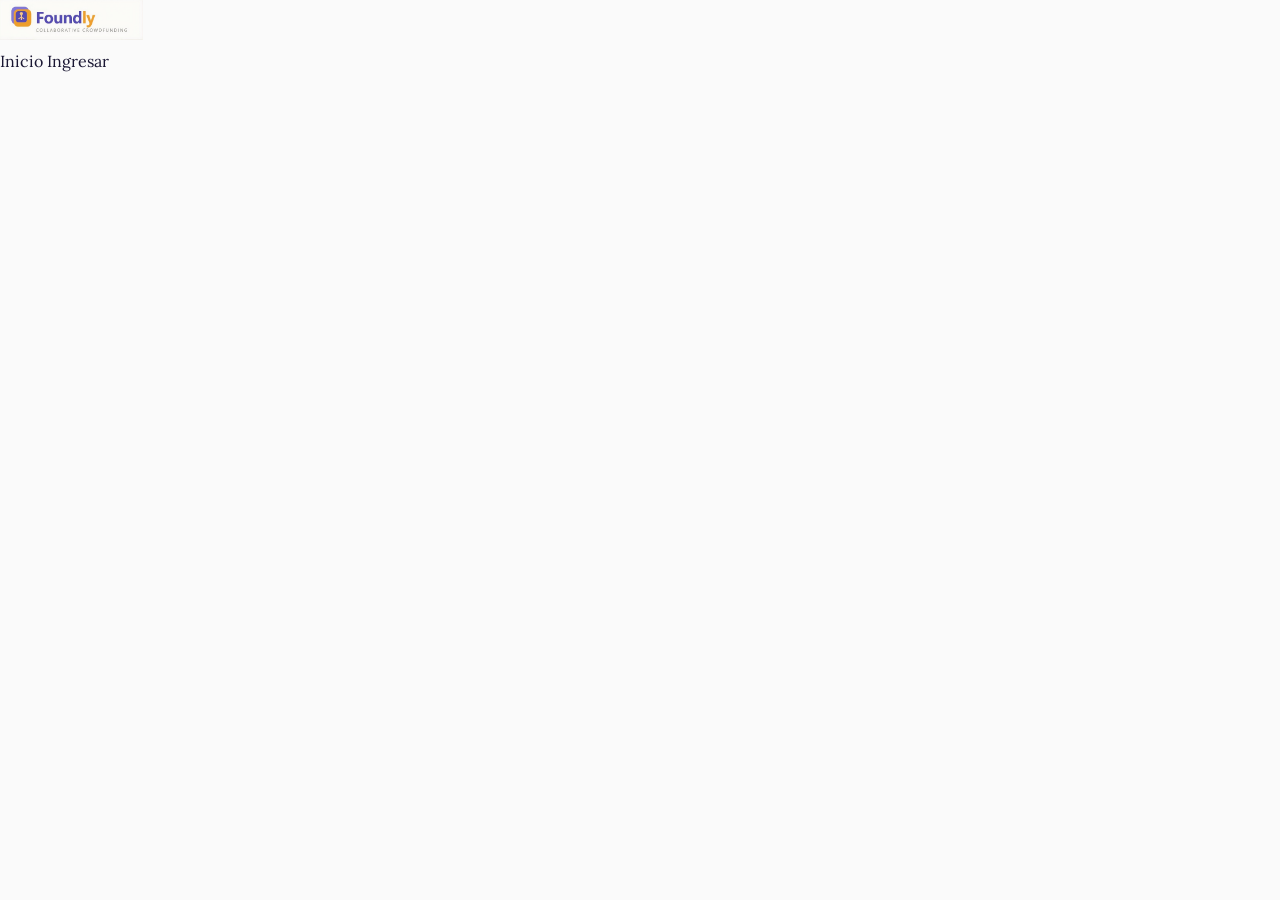
==== pages/collaborator.html @ 3f88eb1a "feat: add topbar structure to collaborator.html" ====
<!DOCTYPE html>
<html lang="es">
<head>
<meta charset="utf-8"/>
<meta name="viewport" content="width=device-width,initial-scale=1"/>
<title>Foundly — Colaborador</title>
<link rel="preconnect" href="https://fonts.googleapis.com">
<link href="https://fonts.googleapis.com/css2?family=Playfair+Display:ital,wght@0,400;0,700;1,400&family=Lora:wght@400;500;600;700&display=swap" rel="stylesheet">
<!-- Estilos externos -->
<link rel="stylesheet" href="css/collaborator.css">
</head>
<body>

<!-- ===== TOPBAR ===== -->
<div class="topbar">
  <div class="bar">
    <a href="../index.html">
      <img src="../assets/images/logo/Logo.jpeg" alt="Foundly" style="height:40px;">
    </a>
    <div class="top-actions">
      <a class="btn-outline-sm" href="../index.html">Inicio</a>
      <a class="btn-outline-sm" href="">Ingresar</a>
    </div>
  </div>
</div>
---- pages/css/collaborator.css ----
:root {
  --brand:      #5147B7;
  --brand-600:  #3D3489;
  --accent:     #EE9D32;
  --accent-600: #d4871a;
  --success:    #8176DC;
  --bg:         #FAFAFA;
  --surface:    #FFFFFF;
  --text:       #1A1733;
  --muted:      #91908C;
  --border:     rgba(81,71,183,0.10);
  --ring:       rgba(81,71,183,0.35);
  --shadow:     0 8px 30px rgba(81,71,183,0.10);
  --font-head:  'Playfair Display', Georgia, serif;
  --font-body:  'Lora', Georgia, serif;
}

*, *::before, *::after { box-sizing: border-box; margin: 0; padding: 0; }

body {
  font-family: var(--font-body);
  background: var(--bg);
  color: var(--text);
  line-height: 1.7;
}


h1, h2, h3 { font-family: var(--font-head); }


a { text-decoration: none; color: inherit; }


.container { max-width: 1200px; margin: 0 auto; padding: 0 24px; }
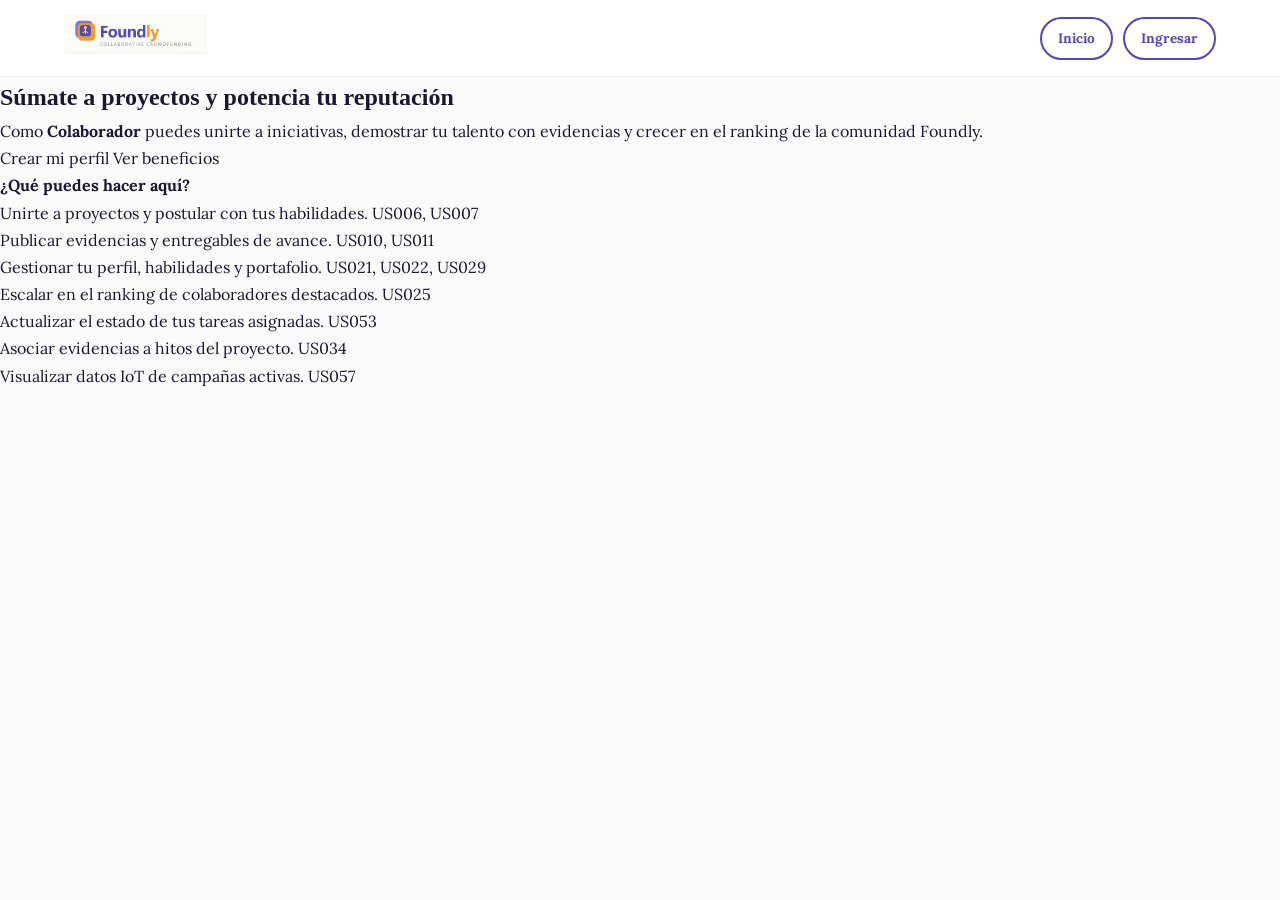
==== commit a1e2d0a9: "feat: add hero section with project collaboration details in collaborator.html" ====
--- a/pages/collaborator.html
+++ b/pages/collaborator.html
@@ -11,6 +11,7 @@
 </head>
 <body>
 
+    
 <!-- ===== TOPBAR ===== -->
 <div class="topbar">
   <div class="bar">
@@ -22,4 +23,59 @@
       <a class="btn-outline-sm" href="">Ingresar</a>
     </div>
   </div>
-</div>+</div>
+
+
+<!-- ===== HERO ===== -->
+<section class="hero">
+  <div class="wrap">
+    <div>
+      <h1>Súmate a proyectos y potencia tu reputación</h1>
+      <p>Como <strong>Colaborador</strong> puedes unirte a iniciativas, demostrar tu talento con evidencias y crecer en el ranking de la comunidad Foundly.</p>
+      <div class="hero-cta">
+        <a class="btn btn-primary" href="">Crear mi perfil</a>
+        <a class="btn btn-brand" href="#beneficios">Ver beneficios</a>
+      </div>
+    </div>
+    <div class="hero-card">
+      <b>¿Qué puedes hacer aquí?</b>
+      <div class="hero-list">
+        <div class="hero-bullet">
+          <span class="dot"></span>
+          Unirte a proyectos y postular con tus habilidades.
+          <span class="us-tag">US006, US007</span>
+        </div>
+        <div class="hero-bullet">
+          <span class="dot"></span>
+          Publicar evidencias y entregables de avance.
+          <span class="us-tag">US010, US011</span>
+        </div>
+        <div class="hero-bullet">
+          <span class="dot"></span>
+          Gestionar tu perfil, habilidades y portafolio.
+          <span class="us-tag">US021, US022, US029</span>
+        </div>
+        <div class="hero-bullet">
+          <span class="dot"></span>
+          Escalar en el ranking de colaboradores destacados.
+          <span class="us-tag">US025</span>
+        </div>
+        <div class="hero-bullet">
+          <span class="dot"></span>
+          Actualizar el estado de tus tareas asignadas.
+          <span class="us-tag">US053</span>
+        </div>
+        <div class="hero-bullet">
+          <span class="dot"></span>
+          Asociar evidencias a hitos del proyecto.
+          <span class="us-tag">US034</span>
+        </div>
+        <div class="hero-bullet">
+          <span class="dot"></span>
+          Visualizar datos IoT de campañas activas.
+          <span class="us-tag">US057</span>
+        </div>
+      </div>
+    </div>
+  </div>
+</section>
--- a/pages/css/collaborator.css
+++ b/pages/css/collaborator.css
@@ -31,4 +31,42 @@
 a { text-decoration: none; color: inherit; }
 
 
-.container { max-width: 1200px; margin: 0 auto; padding: 0 24px; }+.container { max-width: 1200px; margin: 0 auto; padding: 0 24px; }
+
+
+/* ===== TOPBAR ===== */
+.topbar {
+  background: var(--surface);
+  border-bottom: 1px solid var(--border);
+  position: sticky;
+  top: 0;
+  z-index: 20;
+}
+
+
+.topbar .bar {
+  display: flex;
+  align-items: center;
+  gap: 12px;
+  padding: 14px 24px;
+  max-width: 1200px;
+  margin: 0 auto;
+}
+
+.top-actions { margin-left: auto; display: flex; gap: 10px; }
+
+
+.btn-outline-sm {
+  padding: 8px 16px;
+  border-radius: 999px;
+  border: 2px solid var(--brand);
+  color: var(--brand);
+  background: transparent;
+  font-family: var(--font-body);
+  font-weight: 700;
+  font-size: 0.85rem;
+  transition: all 0.2s;
+}
+
+
+.btn-outline-sm:hover { background: var(--brand); color: #fff; }
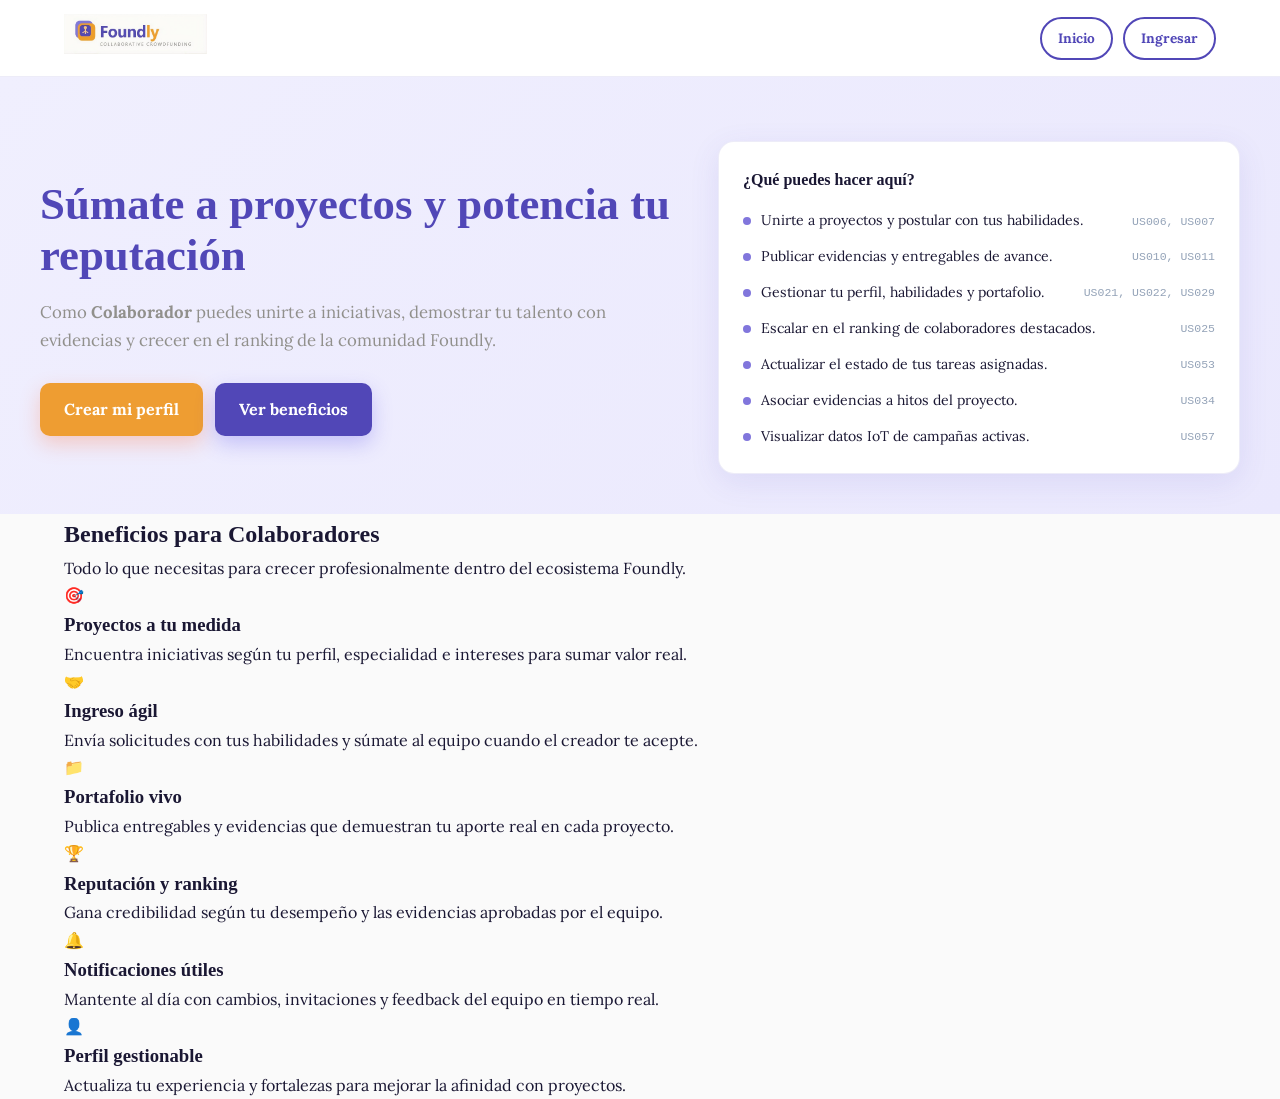
==== commit 927cc2c6: "feat: add benefits section with detailed collaborator advantages in collaborator.html" ====
--- a/pages/collaborator.html
+++ b/pages/collaborator.html
@@ -11,7 +11,7 @@
 </head>
 <body>
 
-    
+
 <!-- ===== TOPBAR ===== -->
 <div class="topbar">
   <div class="bar">
@@ -78,4 +78,45 @@
       </div>
     </div>
   </div>
+</section>
+
+
+<!-- ===== BENEFICIOS ===== -->
+<section id="beneficios" class="section">
+  <div class="container">
+    <h2>Beneficios para Colaboradores</h2>
+    <p class="section-sub">Todo lo que necesitas para crecer profesionalmente dentro del ecosistema Foundly.</p>
+    <div class="grid-3">
+      <div class="card">
+        <div class="icon">🎯</div>
+        <h3>Proyectos a tu medida</h3>
+        <p>Encuentra iniciativas según tu perfil, especialidad e intereses para sumar valor real.</p>
+      </div>
+      <div class="card">
+        <div class="icon">🤝</div>
+        <h3>Ingreso ágil</h3>
+        <p>Envía solicitudes con tus habilidades y súmate al equipo cuando el creador te acepte.</p>
+      </div>
+      <div class="card">
+        <div class="icon">📁</div>
+        <h3>Portafolio vivo</h3>
+        <p>Publica entregables y evidencias que demuestran tu aporte real en cada proyecto.</p>
+      </div>
+      <div class="card">
+        <div class="icon">🏆</div>
+        <h3>Reputación y ranking</h3>
+        <p>Gana credibilidad según tu desempeño y las evidencias aprobadas por el equipo.</p>
+      </div>
+      <div class="card">
+        <div class="icon">🔔</div>
+        <h3>Notificaciones útiles</h3>
+        <p>Mantente al día con cambios, invitaciones y feedback del equipo en tiempo real.</p>
+      </div>
+      <div class="card">
+        <div class="icon">👤</div>
+        <h3>Perfil gestionable</h3>
+        <p>Actualiza tu experiencia y fortalezas para mejorar la afinidad con proyectos.</p>
+      </div>
+    </div>
+  </div>
 </section>
--- a/pages/css/collaborator.css
+++ b/pages/css/collaborator.css
@@ -69,4 +69,111 @@
 }
 
 
-.btn-outline-sm:hover { background: var(--brand); color: #fff; }+.btn-outline-sm:hover { background: var(--brand); color: #fff; }
+
+
+/* ===== HERO ===== */
+.hero {
+  padding: 64px 24px 40px;
+  background: linear-gradient(135deg, #f0effe, #eae8fd);
+}
+
+
+.hero .wrap {
+  max-width: 1200px;
+  margin: 0 auto;
+  display: grid;
+  grid-template-columns: 1.1fr 0.9fr;
+  gap: 40px;
+  align-items: center;
+}
+
+
+.hero h1 {
+  font-size: clamp(2rem, 4vw, 2.8rem);
+  margin-bottom: 16px;
+  color: var(--brand);
+  line-height: 1.15;
+}
+
+
+.hero p {
+  color: var(--muted);
+  margin-bottom: 28px;
+  font-size: 1.05rem;
+}
+
+
+.hero-cta { display: flex; gap: 12px; flex-wrap: wrap; }
+
+
+.btn {
+  display: inline-flex;
+  align-items: center;
+  justify-content: center;
+  font-family: var(--font-body);
+  font-weight: 700;
+  border-radius: 10px;
+  cursor: pointer;
+  border: none;
+  transition: all 0.2s;
+}
+
+
+.btn-primary {
+  padding: 13px 24px;
+  background: var(--accent);
+  color: #fff;
+  box-shadow: 0 8px 20px rgba(255,107,53,0.28);
+}
+
+
+.btn-primary:hover { background: var(--accent-600); transform: translateY(-1px); }
+
+
+.btn-brand {
+  padding: 13px 24px;
+  background: var(--brand);
+  color: #fff;
+  box-shadow: 0 8px 20px rgba(91,79,232,0.28);
+}
+
+
+.btn-brand:hover { background: var(--brand-600); transform: translateY(-1px); }
+
+
+.hero-card {
+  background: var(--surface);
+  border: 1px solid var(--border);
+  border-radius: 16px;
+  box-shadow: var(--shadow);
+  padding: 24px;
+}
+
+
+.hero-card b { font-family: var(--font-head); font-size: 1rem; color: var(--text); }
+
+.hero-list { display: grid; gap: 12px; margin-top: 16px; }
+
+.hero-bullet {
+  display: flex;
+  align-items: center;
+  gap: 10px;
+  font-size: 0.88rem;
+  color: var(--text);
+}
+
+.hero-bullet .dot {
+  width: 8px; height: 8px;
+  border-radius: 50%;
+  background: var(--success);
+  flex-shrink: 0;
+}
+
+.hero-bullet .us-tag {
+  margin-left: auto;
+  font-size: 0.72rem;
+  color: #94a3b8;
+  white-space: nowrap;
+  font-family: monospace;
+}
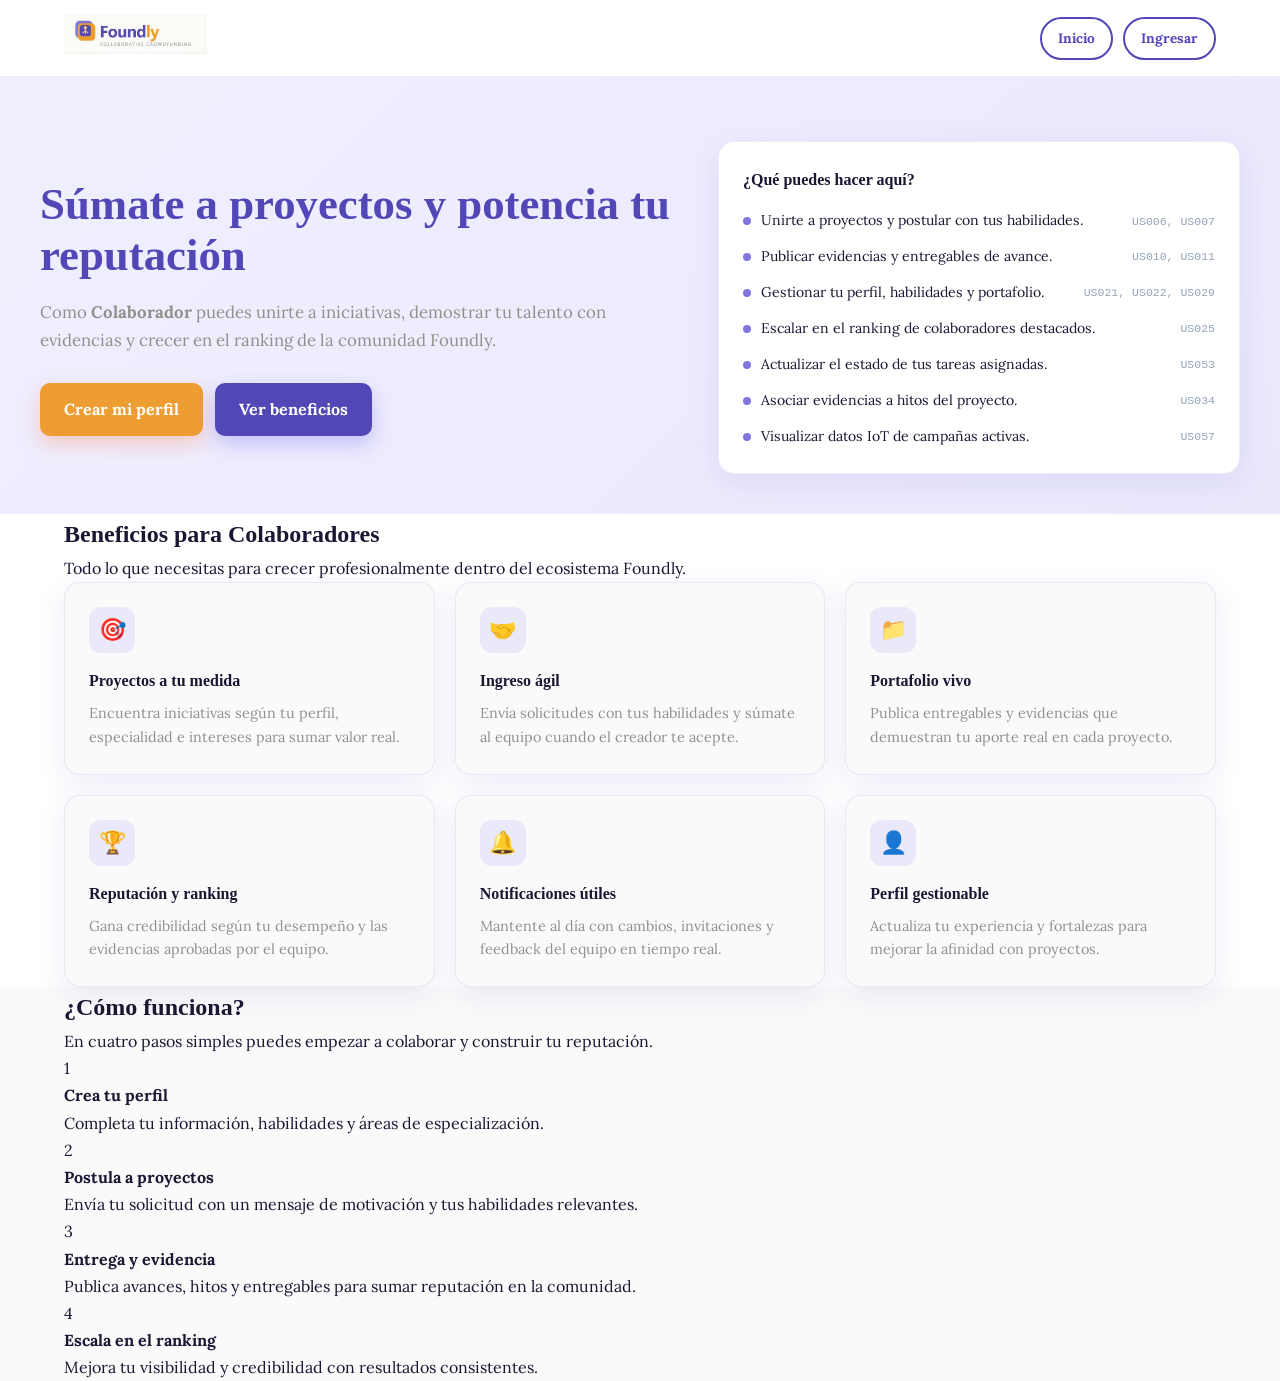
==== commit c565110e: "feat: add steps section detailing collaboration process in collaborator.html" ====
--- a/pages/collaborator.html
+++ b/pages/collaborator.html
@@ -119,4 +119,35 @@
       </div>
     </div>
   </div>
+</section>
+
+
+<!-- ===== CÓMO FUNCIONA ===== -->
+<section class="section steps-section">
+  <div class="container">
+    <h2>¿Cómo funciona?</h2>
+    <p class="section-sub">En cuatro pasos simples puedes empezar a colaborar y construir tu reputación.</p>
+    <div class="steps">
+      <div class="step">
+        <div class="num">1</div>
+        <b>Crea tu perfil</b>
+        <p>Completa tu información, habilidades y áreas de especialización.</p>
+      </div>
+      <div class="step">
+        <div class="num">2</div>
+        <b>Postula a proyectos</b>
+        <p>Envía tu solicitud con un mensaje de motivación y tus habilidades relevantes.</p>
+      </div>
+      <div class="step">
+        <div class="num">3</div>
+        <b>Entrega y evidencia</b>
+        <p>Publica avances, hitos y entregables para sumar reputación en la comunidad.</p>
+      </div>
+      <div class="step">
+        <div class="num">4</div>
+        <b>Escala en el ranking</b>
+        <p>Mejora tu visibilidad y credibilidad con resultados consistentes.</p>
+      </div>
+    </div>
+  </div>
 </section>
--- a/pages/css/collaborator.css
+++ b/pages/css/collaborator.css
@@ -176,4 +176,29 @@
   color: #94a3b8;
   white-space: nowrap;
   font-family: monospace;
+}
+
+
+/* ===== BENEFICIOS ===== */
+#beneficios { background: var(--surface); }
+.grid-3 { display: grid; grid-template-columns: repeat(3, 1fr); gap: 20px; }
+.card {
+  background: var(--bg);
+  border: 1px solid var(--border);
+  border-radius: 16px;
+  box-shadow: var(--shadow);
+  padding: 24px;
+  transition: transform 0.2s, box-shadow 0.2s;
+}
+.card:hover { transform: translateY(-4px); box-shadow: 0 16px 40px rgba(13,15,26,0.12); }
+.card h3 { font-size: 1rem; margin-bottom: 8px; color: var(--text); }
+.card p { color: var(--muted); font-size: 0.9rem; line-height: 1.65; }
+.card .icon {
+  width: 46px; height: 46px;
+  border-radius: 12px;
+  display: grid;
+  place-items: center;
+  background: rgba(91,79,232,0.1);
+  font-size: 22px;
+  margin-bottom: 14px;
 }
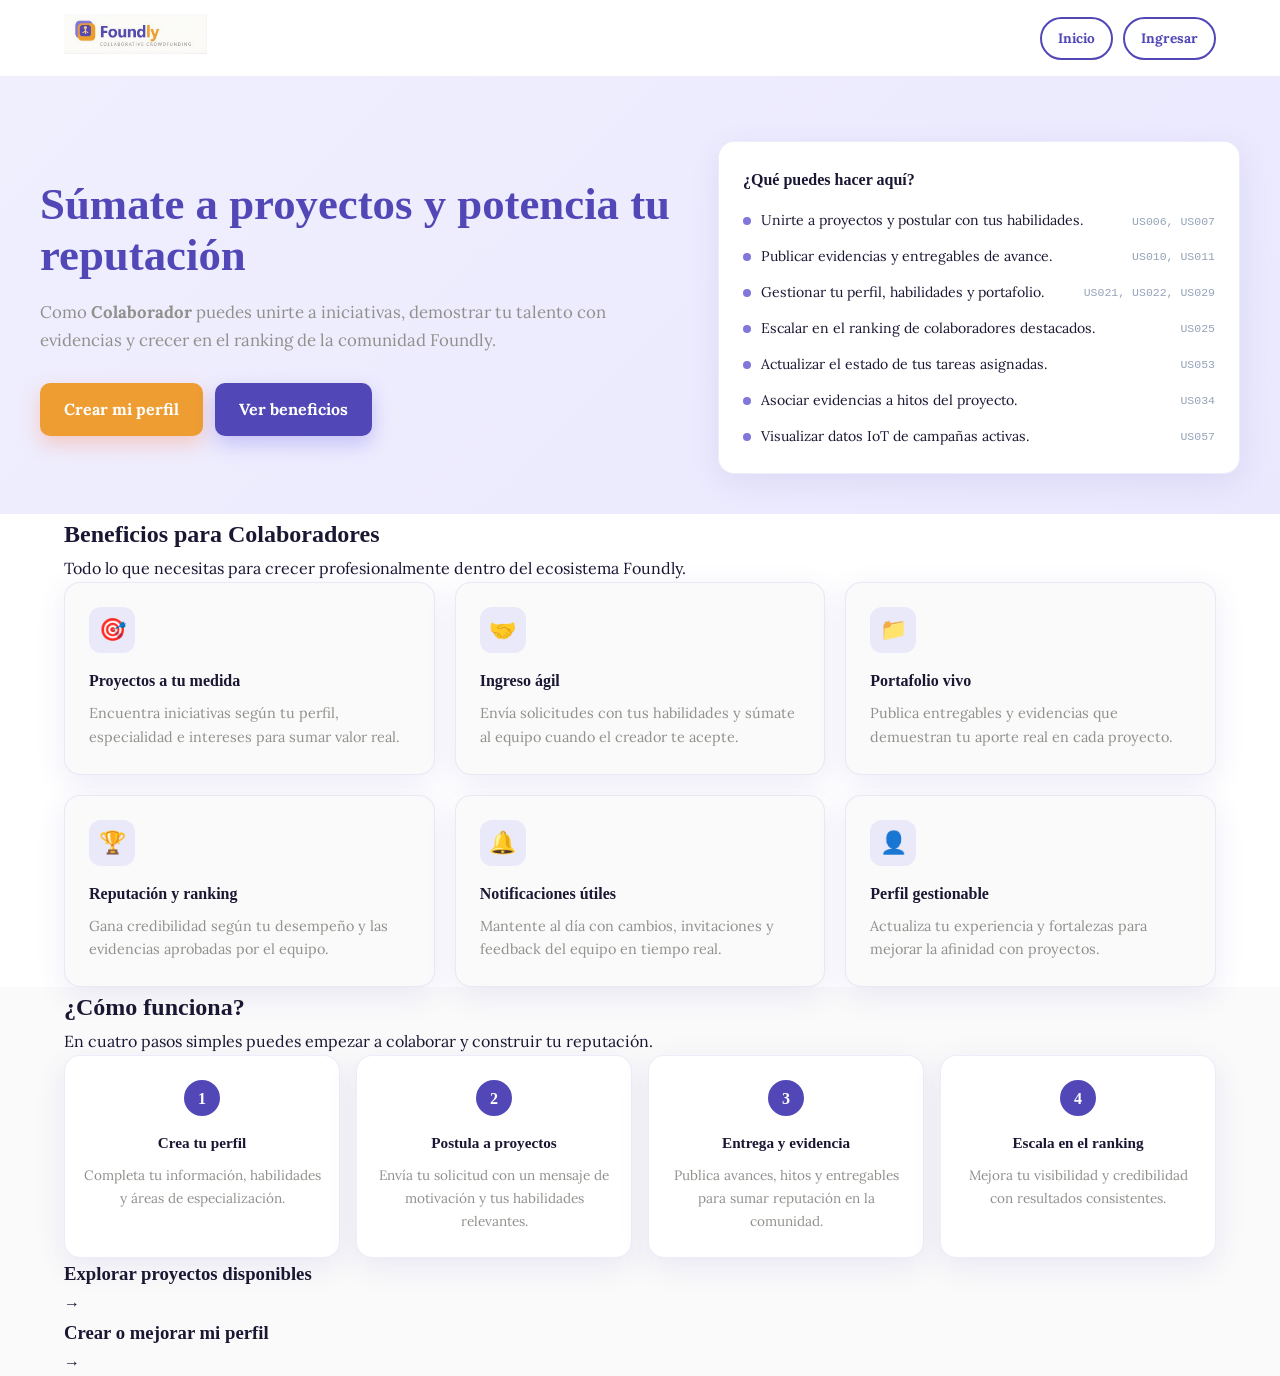
==== commit 3364b43f: "feat: add call-to-action band section with project exploration and profile creation links in collabo" ====
--- a/pages/collaborator.html
+++ b/pages/collaborator.html
@@ -150,4 +150,21 @@
       </div>
     </div>
   </div>
+</section>
+
+
+<!-- ===== CTA BAND ===== -->
+<section class="section band-section">
+  <div class="container">
+    <div class="band">
+      <a class="cta-card cta-explorar" href="">
+        <h3>Explorar proyectos disponibles</h3>
+        <span class="arrow">→</span>
+      </a>
+      <a class="cta-card cta-perfil" href="">
+        <h3>Crear o mejorar mi perfil</h3>
+        <span class="arrow">→</span>
+      </a>
+    </div>
+  </div>
 </section>
--- a/pages/css/collaborator.css
+++ b/pages/css/collaborator.css
@@ -201,4 +201,31 @@
   background: rgba(91,79,232,0.1);
   font-size: 22px;
   margin-bottom: 14px;
-}+}
+
+
+/* ===== PASOS ===== */
+.steps-section { background: var(--bg); }
+.steps { display: grid; grid-template-columns: repeat(4, 1fr); gap: 16px; }
+.step {
+  background: var(--surface);
+  border: 1px solid var(--border);
+  border-radius: 16px;
+  box-shadow: var(--shadow);
+  padding: 24px 18px;
+  text-align: center;
+}
+.step .num {
+  width: 36px; height: 36px;
+  border-radius: 999px;
+  background: var(--brand);
+  color: #fff;
+  display: grid;
+  place-items: center;
+  margin: 0 auto 14px;
+  font-weight: 700;
+  font-family: var(--font-head);
+  font-size: 1rem;
+}
+.step b { font-family: var(--font-head); font-size: 0.95rem; display: block; margin-bottom: 8px; }
+.step p { color: var(--muted); font-size: 0.85rem; margin: 0; }
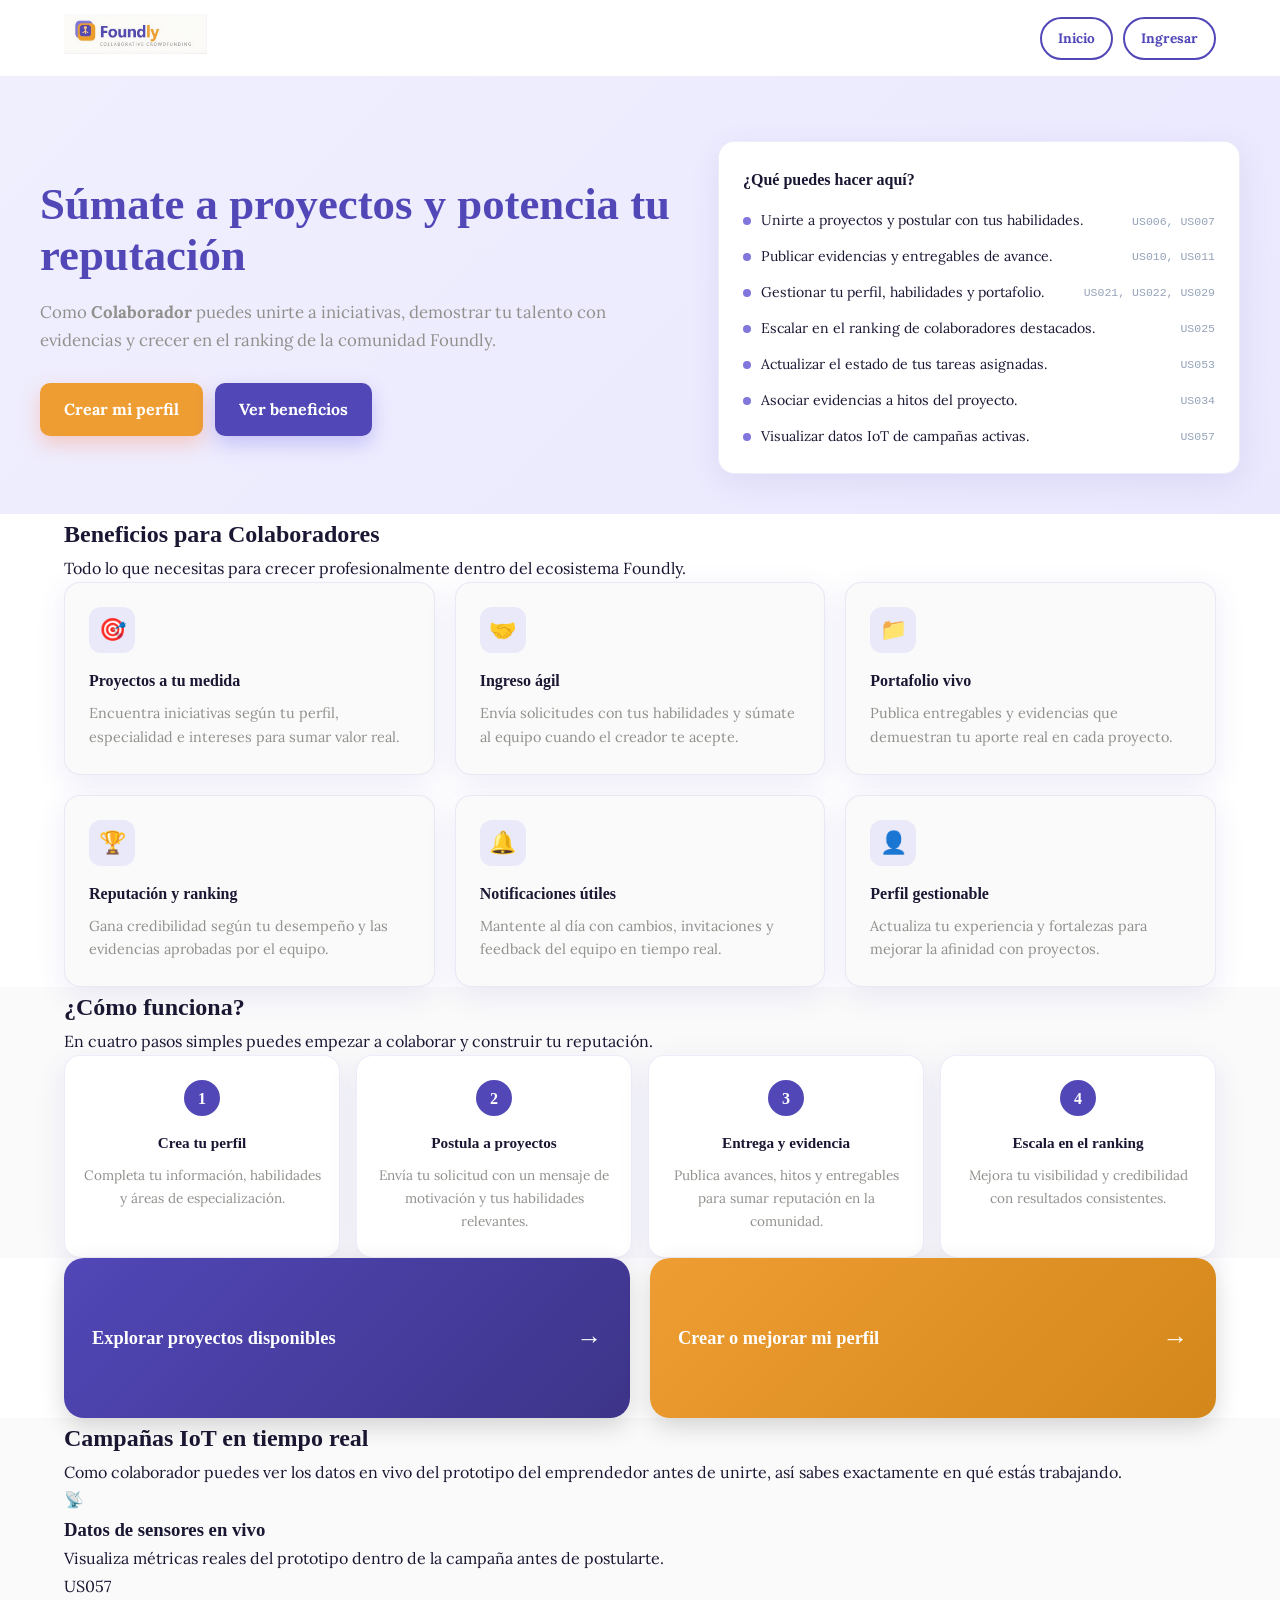
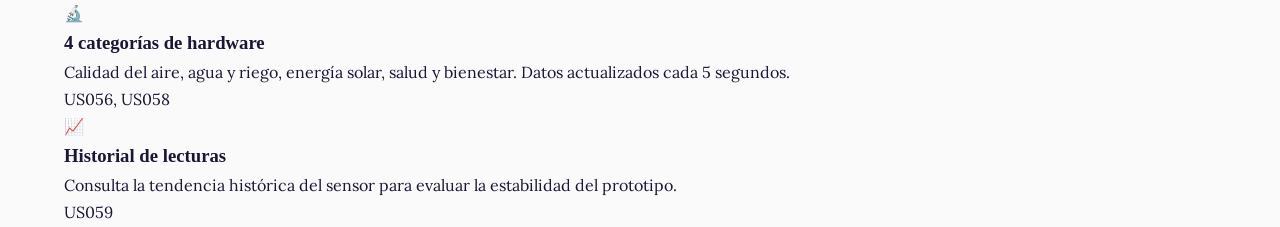
==== commit 20d6a30e: "feat: add IoT section with real-time campaign data and metrics visualization" ====
--- a/pages/collaborator.html
+++ b/pages/collaborator.html
@@ -167,4 +167,33 @@
       </a>
     </div>
   </div>
+</section>
+
+
+<!-- ===== IOT ===== -->
+<section class="section iot-section">
+  <div class="container">
+    <h2>Campañas IoT en tiempo real</h2>
+    <p class="section-sub">Como colaborador puedes ver los datos en vivo del prototipo del emprendedor antes de unirte, así sabes exactamente en qué estás trabajando.</p>
+    <div class="iot-grid">
+      <div class="iot-card">
+        <div class="iot-icon">📡</div>
+        <h3>Datos de sensores en vivo</h3>
+        <p>Visualiza métricas reales del prototipo dentro de la campaña antes de postularte.</p>
+        <span class="iot-us">US057</span>
+      </div>
+      <div class="iot-card">
+        <div class="iot-icon">🔬</div>
+        <h3>4 categorías de hardware</h3>
+        <p>Calidad del aire, agua y riego, energía solar, salud y bienestar. Datos actualizados cada 5 segundos.</p>
+        <span class="iot-us">US056, US058</span>
+      </div>
+      <div class="iot-card">
+        <div class="iot-icon">📈</div>
+        <h3>Historial de lecturas</h3>
+        <p>Consulta la tendencia histórica del sensor para evaluar la estabilidad del prototipo.</p>
+        <span class="iot-us">US059</span>
+      </div>
+    </div>
+  </div>
 </section>
--- a/pages/css/collaborator.css
+++ b/pages/css/collaborator.css
@@ -228,4 +228,28 @@
   font-size: 1rem;
 }
 .step b { font-family: var(--font-head); font-size: 0.95rem; display: block; margin-bottom: 8px; }
-.step p { color: var(--muted); font-size: 0.85rem; margin: 0; }+.step p { color: var(--muted); font-size: 0.85rem; margin: 0; }
+
+
+/* ===== BAND CTA ===== */
+.band-section { background: var(--surface); }
+.band { display: grid; grid-template-columns: 1fr 1fr; gap: 20px; }
+.cta-card {
+  position: relative;
+  height: 160px;
+  border-radius: 20px;
+  box-shadow: 0 8px 24px rgba(0,0,0,0.16);
+  overflow: hidden;
+  display: flex;
+  align-items: center;
+  justify-content: space-between;
+  padding: 24px 28px;
+  color: #fff;
+  font-family: var(--font-head);
+  transition: transform 0.2s;
+}
+.cta-card:hover { transform: translateY(-3px); }
+.cta-card h3 { margin: 0; font-size: 1.15rem; }
+.cta-card .arrow { font-size: 1.6rem; }
+.cta-explorar { background: linear-gradient(135deg, var(--brand), var(--brand-600)); }
+.cta-perfil   { background: linear-gradient(135deg, var(--accent), var(--accent-600)); }
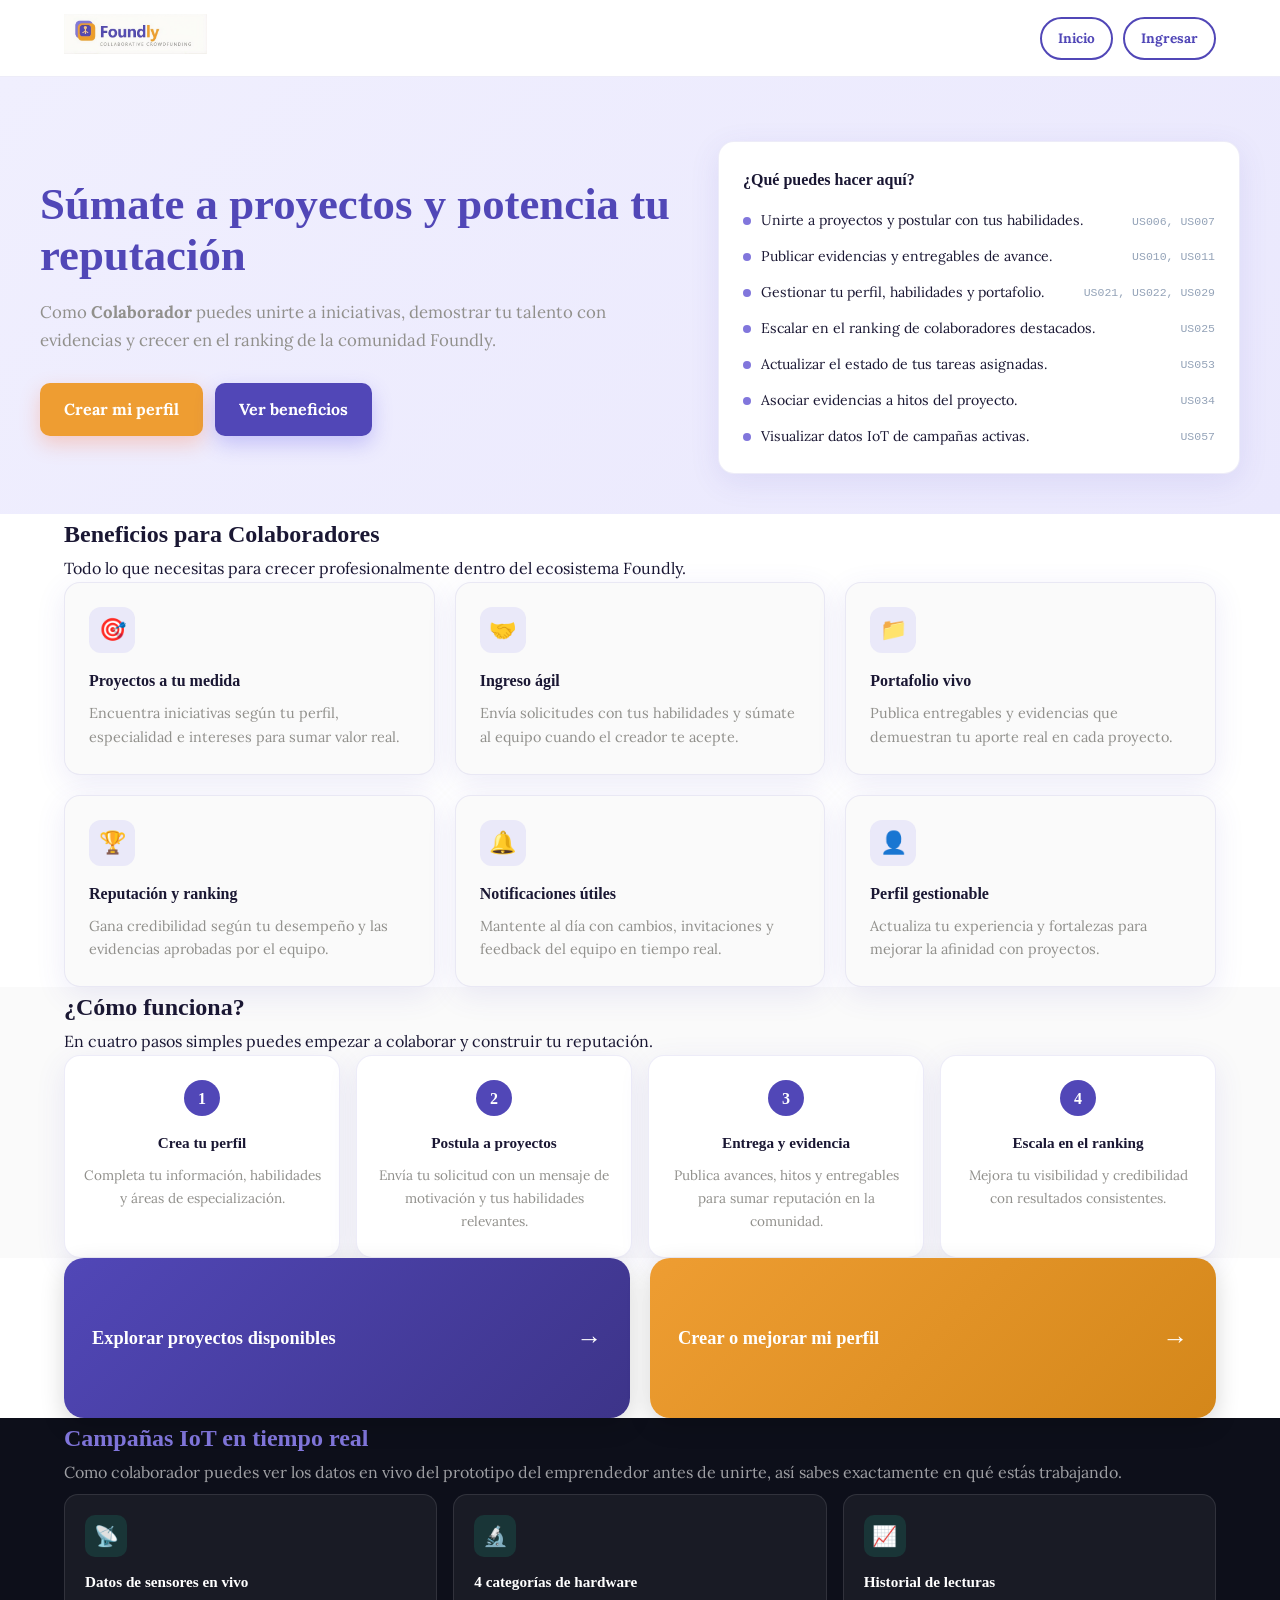
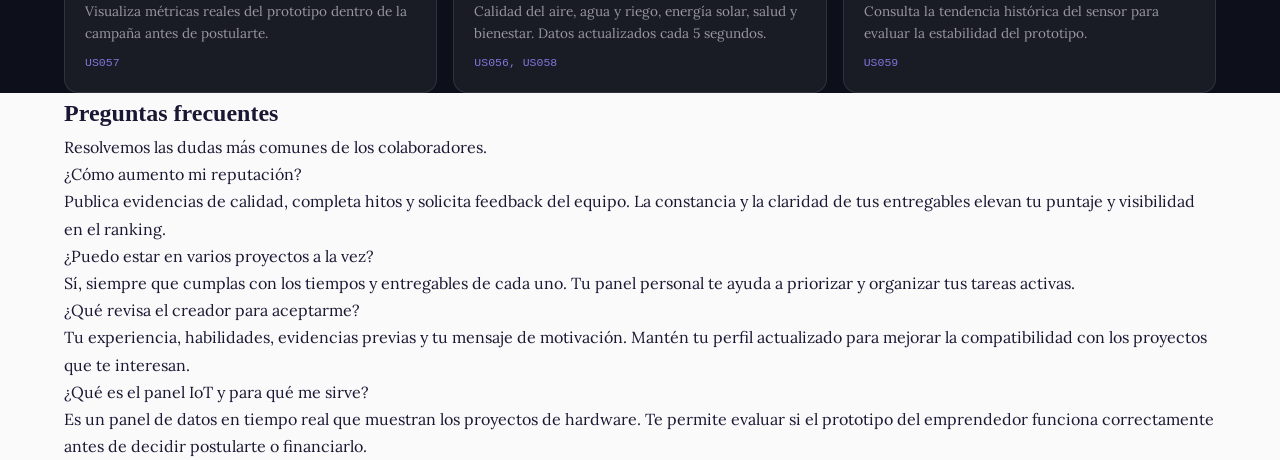
==== commit 29cd6137: "feat: add FAQ section with common questions and answers for collaborators" ====
--- a/pages/collaborator.html
+++ b/pages/collaborator.html
@@ -196,4 +196,31 @@
       </div>
     </div>
   </div>
+</section>
+
+
+<!-- ===== FAQs ===== -->
+<section class="section faq-section">
+  <div class="container">
+    <h2>Preguntas frecuentes</h2>
+    <p class="section-sub">Resolvemos las dudas más comunes de los colaboradores.</p>
+    <div class="accordion">
+      <div class="acc-item">
+        <div class="acc-head">¿Cómo aumento mi reputación?</div>
+        <div class="acc-body">Publica evidencias de calidad, completa hitos y solicita feedback del equipo. La constancia y la claridad de tus entregables elevan tu puntaje y visibilidad en el ranking.</div>
+      </div>
+      <div class="acc-item">
+        <div class="acc-head">¿Puedo estar en varios proyectos a la vez?</div>
+        <div class="acc-body">Sí, siempre que cumplas con los tiempos y entregables de cada uno. Tu panel personal te ayuda a priorizar y organizar tus tareas activas.</div>
+      </div>
+      <div class="acc-item">
+        <div class="acc-head">¿Qué revisa el creador para aceptarme?</div>
+        <div class="acc-body">Tu experiencia, habilidades, evidencias previas y tu mensaje de motivación. Mantén tu perfil actualizado para mejorar la compatibilidad con los proyectos que te interesan.</div>
+      </div>
+      <div class="acc-item">
+        <div class="acc-head">¿Qué es el panel IoT y para qué me sirve?</div>
+        <div class="acc-body">Es un panel de datos en tiempo real que muestran los proyectos de hardware. Te permite evaluar si el prototipo del emprendedor funciona correctamente antes de decidir postularte o financiarlo.</div>
+      </div>
+    </div>
+  </div>
 </section>
--- a/pages/css/collaborator.css
+++ b/pages/css/collaborator.css
@@ -252,4 +252,29 @@
 .cta-card h3 { margin: 0; font-size: 1.15rem; }
 .cta-card .arrow { font-size: 1.6rem; }
 .cta-explorar { background: linear-gradient(135deg, var(--brand), var(--brand-600)); }
-.cta-perfil   { background: linear-gradient(135deg, var(--accent), var(--accent-600)); }+.cta-perfil   { background: linear-gradient(135deg, var(--accent), var(--accent-600)); }
+
+
+/* ===== IoT INFO ===== */
+.iot-section { background: #0D0F1A; color: #fff; }
+.iot-section h2 { color: var(--success); }
+.iot-section .section-sub { color: rgba(255,255,255,0.6); }
+.iot-grid { display: grid; grid-template-columns: repeat(3, 1fr); gap: 16px; margin-top: 8px; }
+.iot-card {
+  background: rgba(255,255,255,0.05);
+  border: 1px solid rgba(255,255,255,0.1);
+  border-radius: 14px;
+  padding: 20px;
+}
+.iot-card .iot-icon {
+  width: 42px; height: 42px;
+  border-radius: 10px;
+  background: rgba(30,201,155,0.15);
+  display: grid;
+  place-items: center;
+  font-size: 20px;
+  margin-bottom: 12px;
+}
+.iot-card h3 { font-size: 0.95rem; color: #fff; margin-bottom: 6px; font-family: var(--font-head); }
+.iot-card p { font-size: 0.85rem; color: rgba(255,255,255,0.55); line-height: 1.6; }
+.iot-us { font-size: 0.72rem; font-family: monospace; color: var(--success); margin-top: 8px; display: block; }
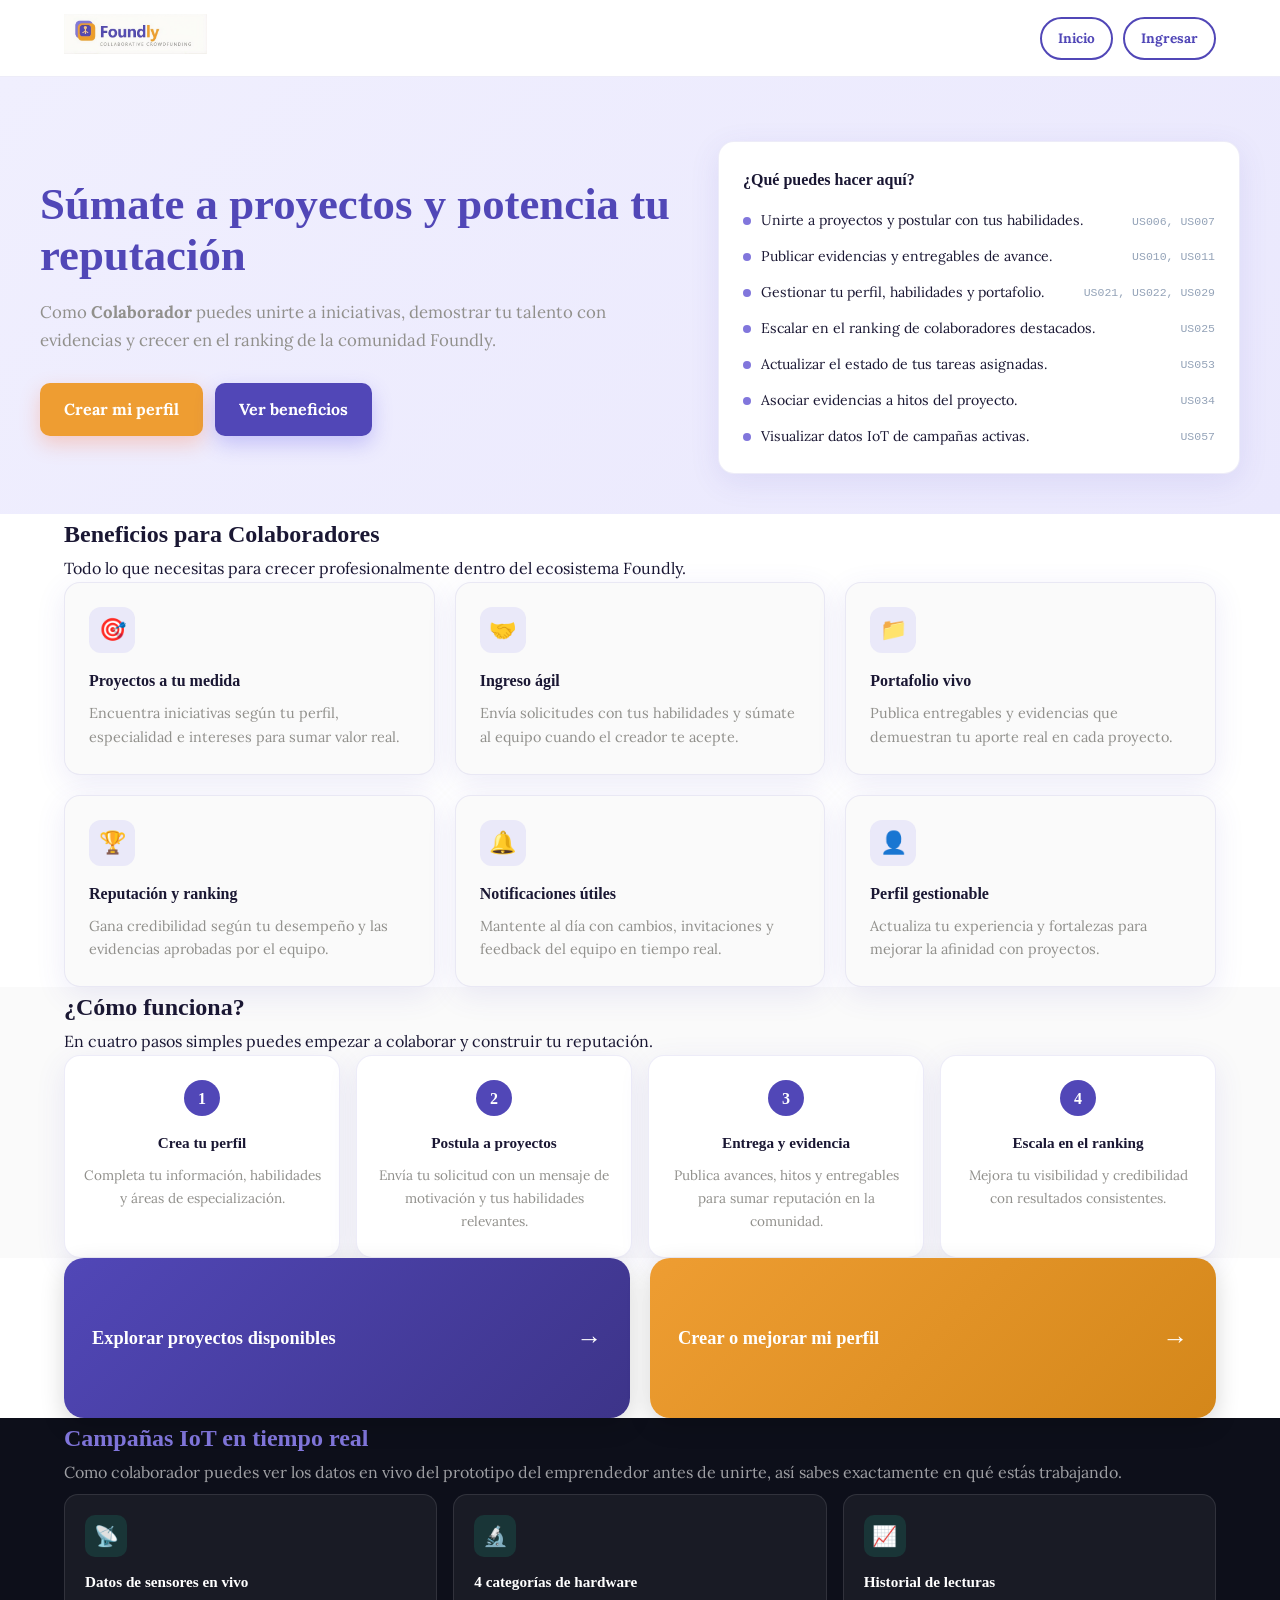
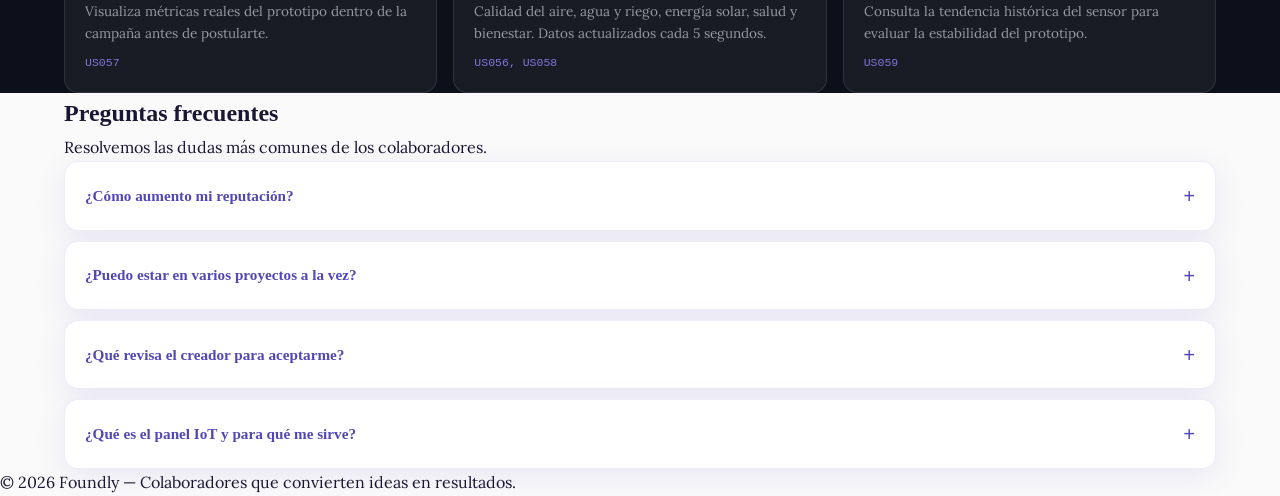
==== commit 5d3ae49f: "feat: add footer section with copyright information and script for accordion functionality" ====
--- a/pages/collaborator.html
+++ b/pages/collaborator.html
@@ -223,4 +223,20 @@
       </div>
     </div>
   </div>
-</section>+</section>
+
+
+<!-- ===== FOOTER ===== -->
+<div class="footer">
+  © 2026 Foundly  — Colaboradores que convierten ideas en resultados.
+</div>
+
+<script>
+document.querySelectorAll('.acc-head').forEach(function(h) {
+  h.addEventListener('click', function() {
+    h.parentElement.classList.toggle('active');
+  });
+});
+</script>
+</body>
+</html>
--- a/pages/css/collaborator.css
+++ b/pages/css/collaborator.css
@@ -277,4 +277,37 @@
 }
 .iot-card h3 { font-size: 0.95rem; color: #fff; margin-bottom: 6px; font-family: var(--font-head); }
 .iot-card p { font-size: 0.85rem; color: rgba(255,255,255,0.55); line-height: 1.6; }
-.iot-us { font-size: 0.72rem; font-family: monospace; color: var(--success); margin-top: 8px; display: block; }+.iot-us { font-size: 0.72rem; font-family: monospace; color: var(--success); margin-top: 8px; display: block; }
+
+
+/* ===== ACCORDION ===== */
+.faq-section { background: var(--bg); }
+.accordion { display: grid; gap: 10px; }
+.acc-item {
+  background: var(--surface);
+  border: 1px solid var(--border);
+  border-radius: 14px;
+  box-shadow: var(--shadow);
+  overflow: hidden;
+}
+.acc-head {
+  display: flex;
+  align-items: center;
+  justify-content: space-between;
+  padding: 16px 20px;
+  font-family: var(--font-head);
+  font-weight: 700;
+  cursor: pointer;
+  color: var(--brand);
+  font-size: 0.95rem;
+}
+.acc-head::after { content: '+'; font-size: 1.3rem; transition: transform 0.2s; }
+.acc-item.active .acc-head::after { transform: rotate(45deg); }
+.acc-body {
+  padding: 0 20px 16px;
+  display: none;
+  color: var(--muted);
+  font-size: 0.92rem;
+  line-height: 1.7;
+}
+.acc-item.active .acc-body { display: block; }
